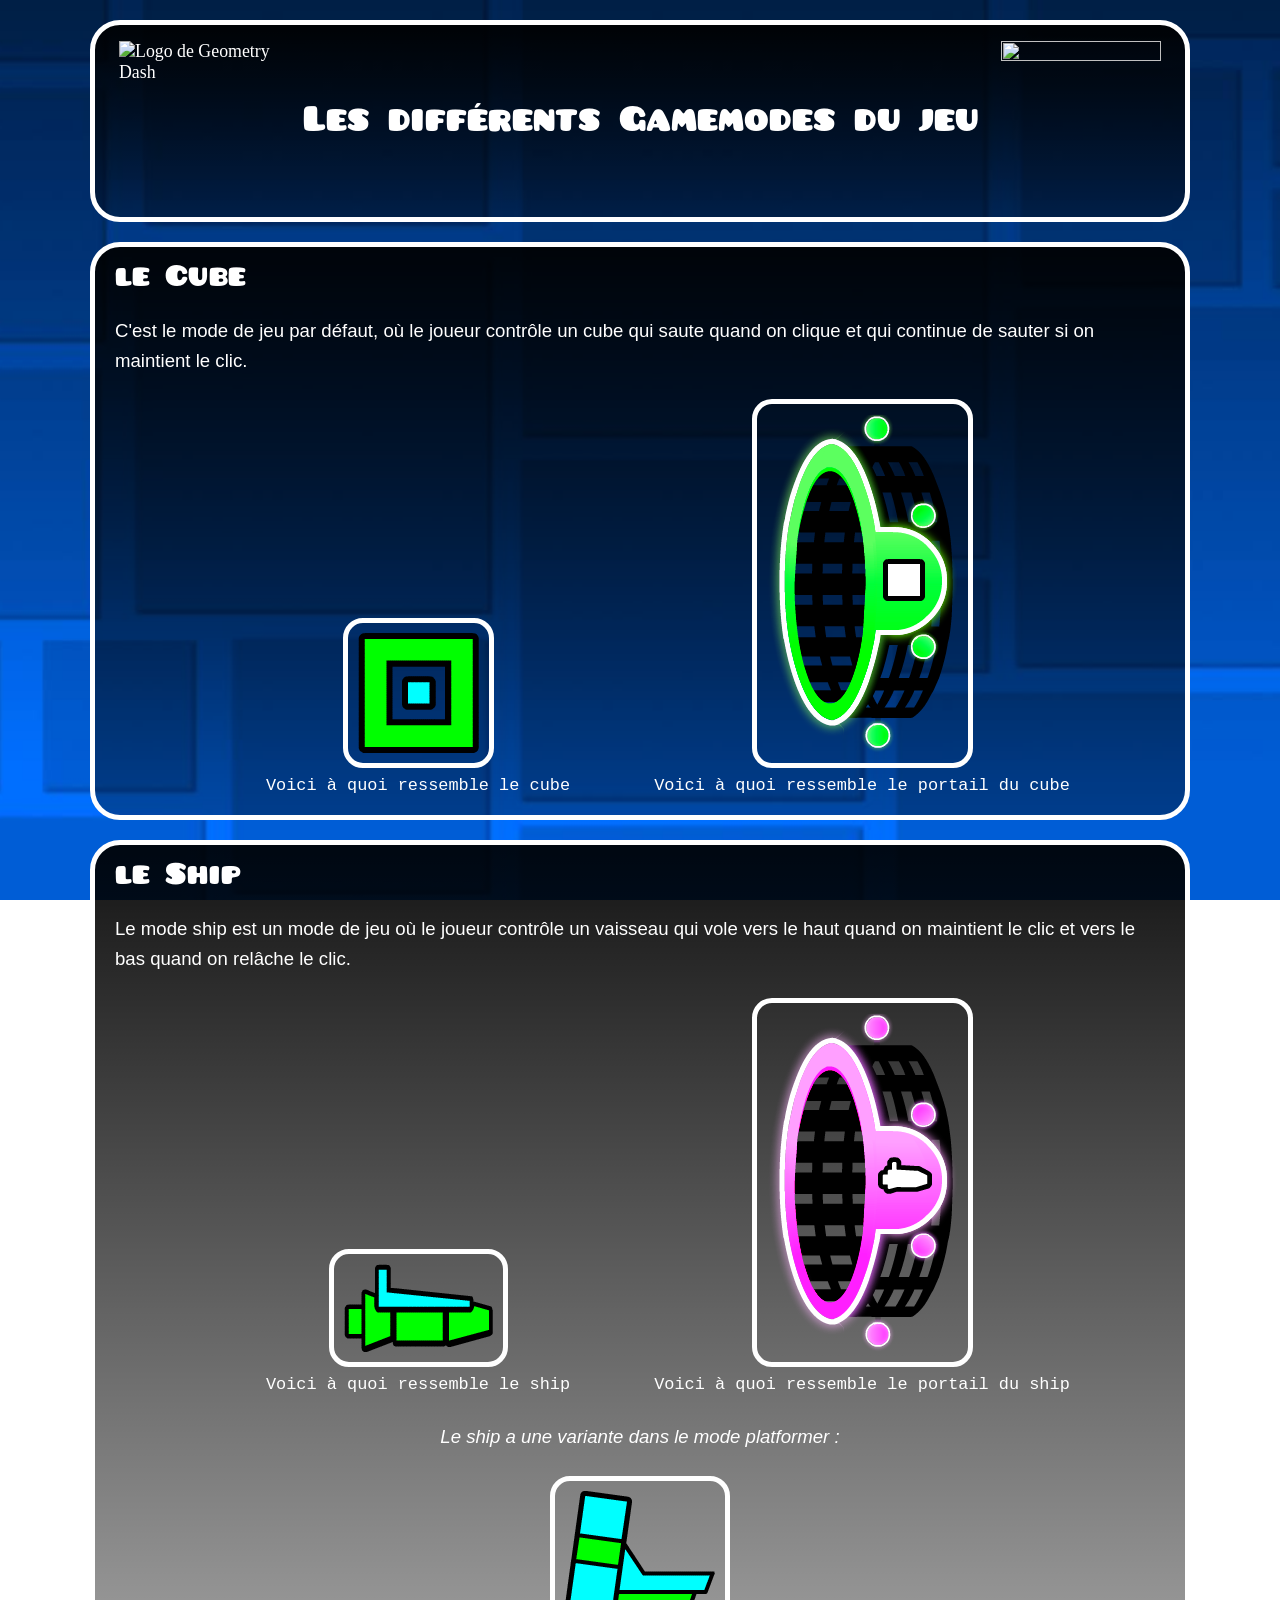
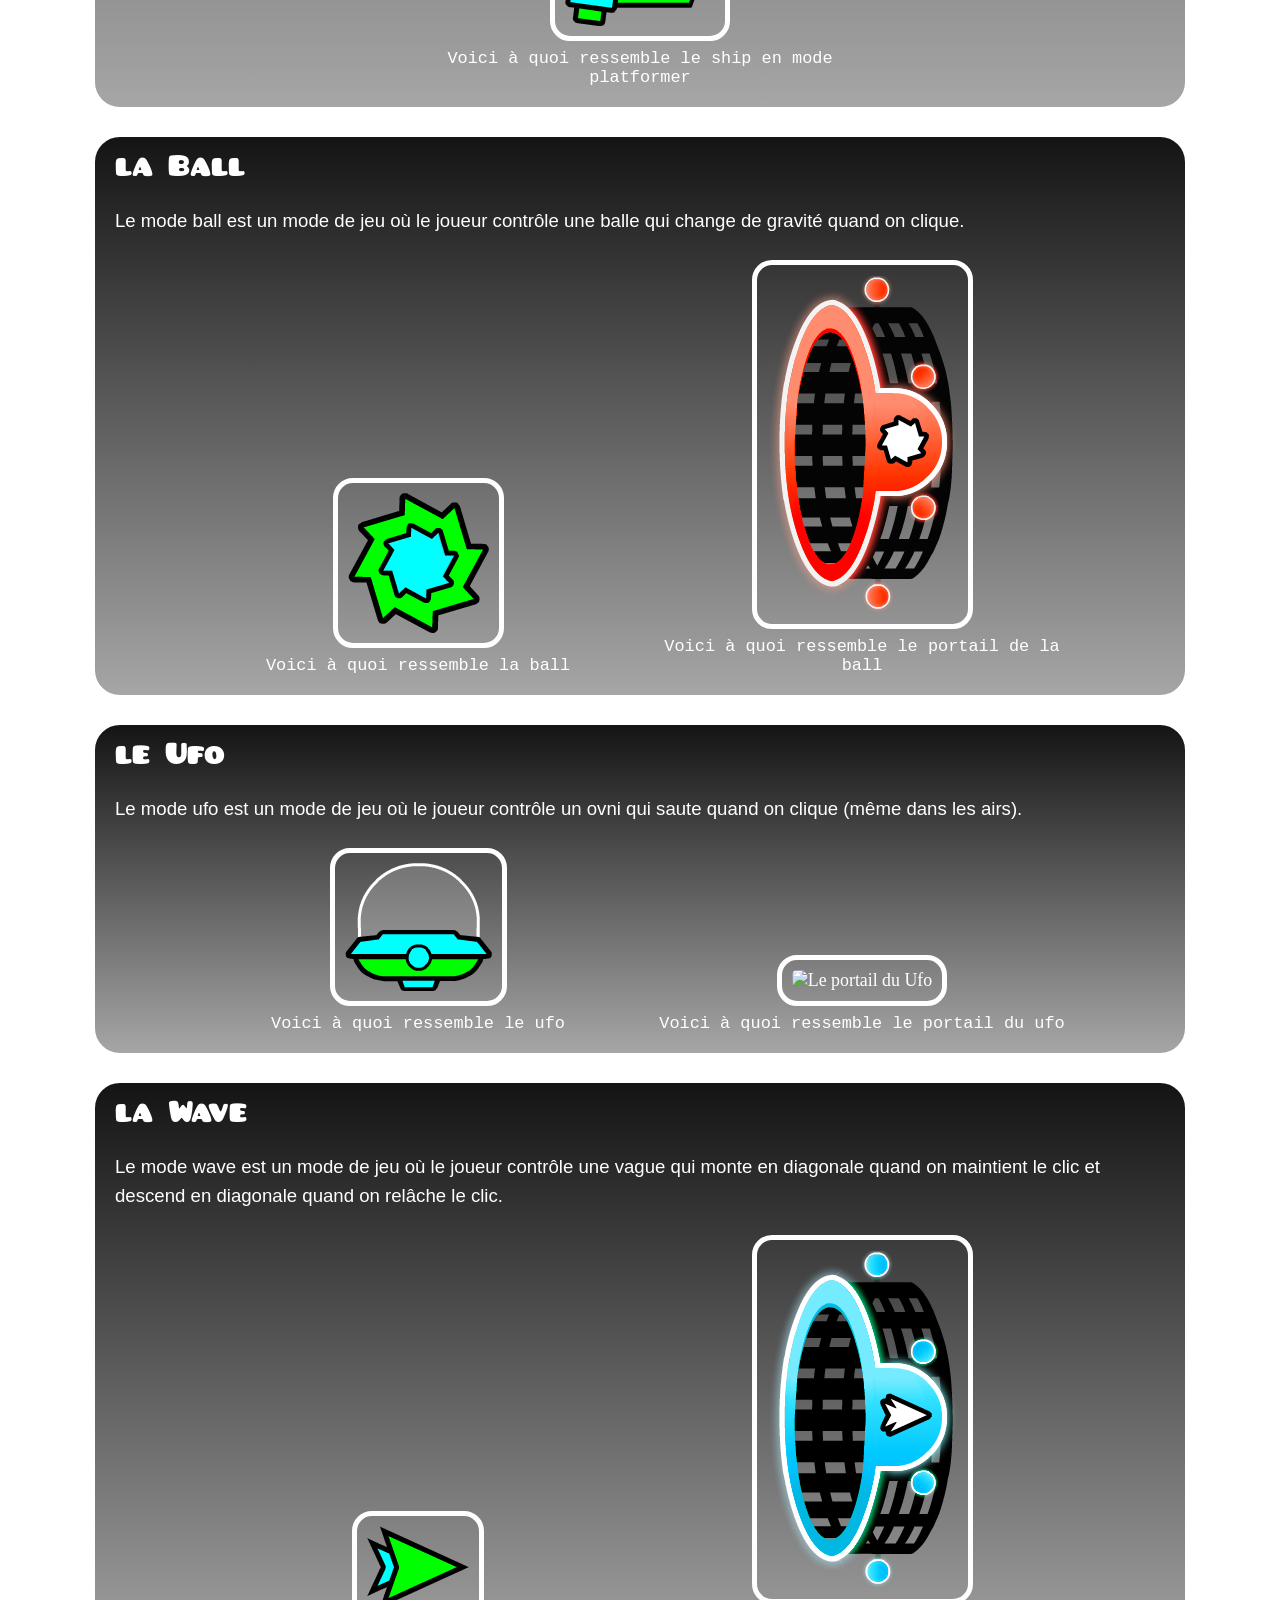
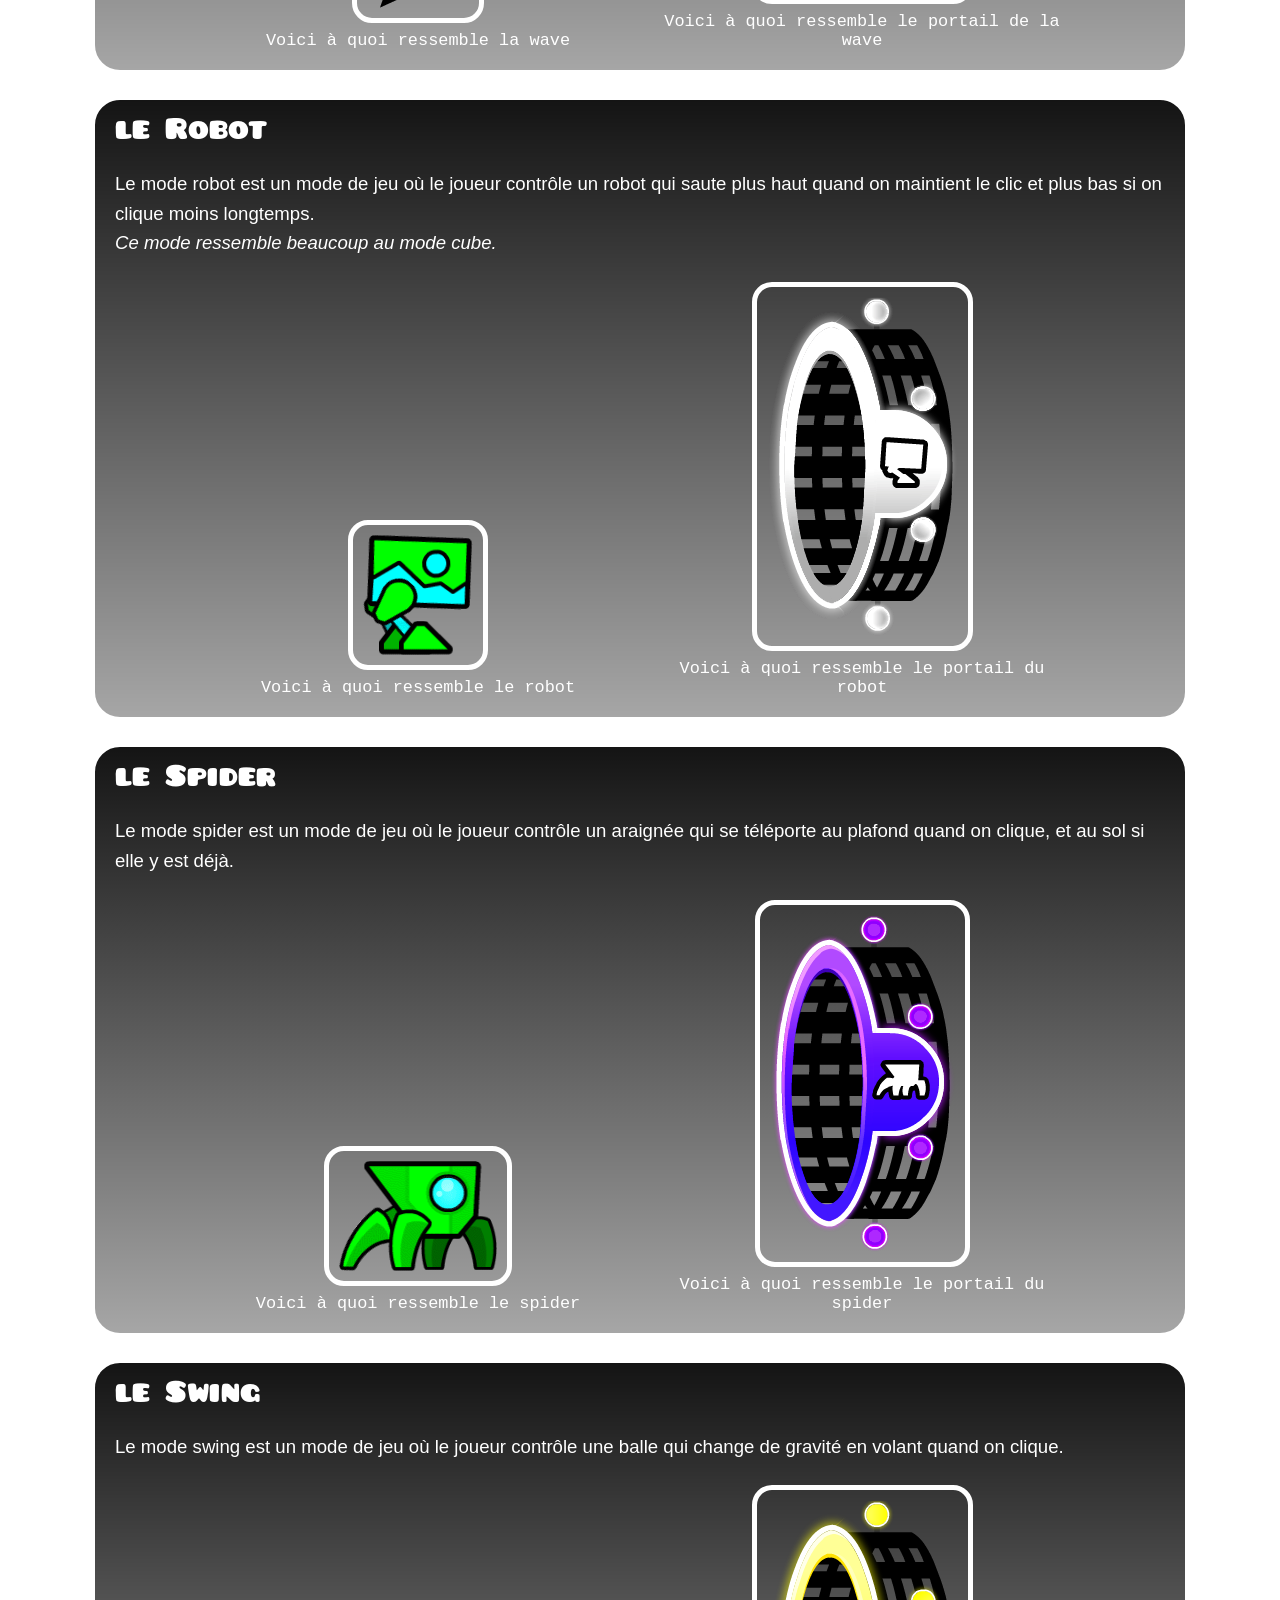
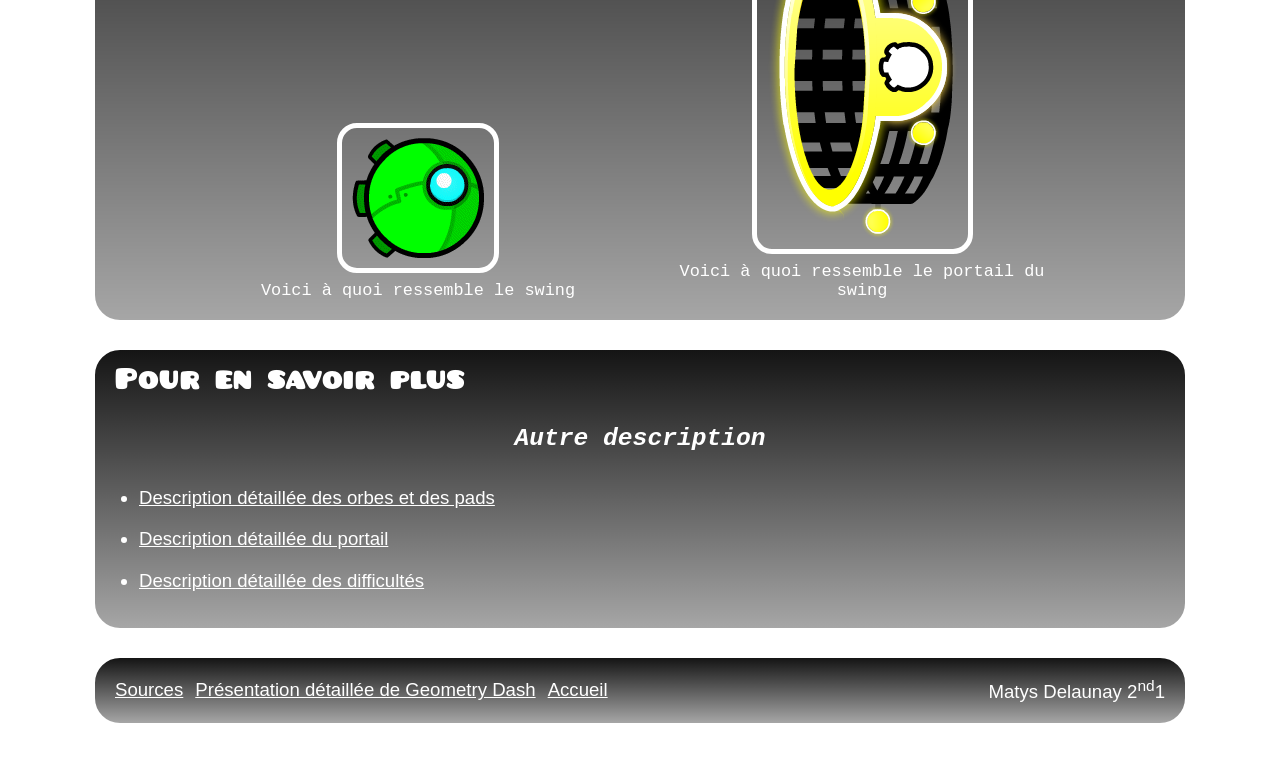
==== modes.html @ 71e7828f "Add files via upload" ====
<!DOCTYPE html>
<html lang="fr">

<head>
    <meta charset="UTF-8">
    <meta name="viewport" content="width=device-width, initial-scale=1.0">
    <link rel="stylesheet" href="GD.css">
    <link rel="icon" href="GD_logo.ico">
    <title>Les Gamemodes</title>
</head>

<body>
    <header class="page-header">
        <img src="GD_logo.png" alt="Logo de Geometry Dash">
        <h1>Les différents Gamemodes du jeu</h1>
        <img src="GD_logo.png" alt="" aria-hidden="true">
    </header>
    <main>
        <section class="bloc">
            <h2>le Cube</h2>
            <p>C'est le mode de jeu par défaut, où le joueur contrôle un cube qui saute quand on clique et qui continue
                de sauter si on maintient le clic.</p>
            <div class="GameMode_row">
                <figure class="GameMode_figure">
                    <img src="cube.png" alt="Le Cube" class="GameMode_img">
                    <figcaption>Voici à quoi ressemble le cube</figcaption>
                </figure>
                <figure class="GameMode_figure">
                    <img src="CubePortal.png" alt="Le portail du Cube" class="GameMode_img">
                    <figcaption>Voici à quoi ressemble le portail du cube</figcaption>
                </figure>
            </div>
        </section>

        <section class="bloc">
            <h2>le Ship</h2>
            <p>Le mode ship est un mode de jeu où le joueur contrôle un vaisseau qui vole vers le haut quand on
                maintient le clic et vers le bas quand on relâche le clic.</p>
            <div class="GameMode_row">
                <figure class="GameMode_figure">
                    <img src="ship.png" alt="Le Ship" class="GameMode_img">
                    <figcaption>Voici à quoi ressemble le ship</figcaption>
                </figure>
                <figure class="GameMode_figure">
                    <img src="ShipPortal.png" alt="Le portail du Ship" class="GameMode_img">
                    <figcaption>Voici à quoi ressemble le portail du ship</figcaption>
                </figure>
            </div>
            <p style="text-align: center;padding-top: 10px;"><em>Le ship a une variante dans le mode platformer :</em></p>
            <div class="GameMode_row">
                <figure class="GameMode_figure">
                    <img src="jetpack.png" alt="Le Ship en mode platformer" class="GameMode_img">
                    <figcaption>Voici à quoi ressemble le ship en mode platformer</figcaption>
                </figure>
            </div>
        </section>

        <section class="bloc">
            <h2>la Ball</h2>
            <p>Le mode ball est un mode de jeu où le joueur contrôle une balle qui change de gravité quand on clique.
            </p>
            <div class="GameMode_row">
                <figure class="GameMode_figure">
                    <img src="ball.png" alt="La Ball" class="GameMode_img">
                    <figcaption>Voici à quoi ressemble la ball</figcaption>
                </figure>
                <figure class="GameMode_figure">
                    <img src="BallPortal.png" alt="Le portail de la Ball" class="GameMode_img">
                    <figcaption>Voici à quoi ressemble le portail de la ball</figcaption>
                </figure>
            </div>
        </section>

        <section class="bloc">
            <h2>le Ufo</h2>
            <p>Le mode ufo est un mode de jeu où le joueur contrôle un ovni qui saute quand on clique (même dans les
                airs).</p>
            <div class="GameMode_row">
                <figure class="GameMode_figure">
                    <img src="ufo.png" alt="Le Ufo" class="GameMode_img">
                    <figcaption>Voici à quoi ressemble le ufo</figcaption>
                </figure>
                <figure class="GameMode_figure">
                    <img src="UfoPortal.png" alt="Le portail du Ufo" class="GameMode_img">
                    <figcaption>Voici à quoi ressemble le portail du ufo</figcaption>
                </figure>
            </div>
        </section>

        <section class="bloc">
            <h2>la Wave</h2>
            <p>Le mode wave est un mode de jeu où le joueur contrôle une vague qui monte en diagonale quand on maintient
                le clic et descend en diagonale quand on relâche le clic.</p>
            <div class="GameMode_row">
                <figure class="GameMode_figure">
                    <img src="wave.png" alt="La Wave" class="GameMode_img">
                    <figcaption>Voici à quoi ressemble la wave</figcaption>
                </figure>
                <figure class="GameMode_figure">
                    <img src="WavePortal.png" alt="Le portail de la Wave" class="GameMode_img">
                    <figcaption>Voici à quoi ressemble le portail de la wave</figcaption>
                </figure>
            </div>
        </section>

        <section class="bloc">
            <h2>le Robot</h2>
            <p>Le mode robot est un mode de jeu où le joueur contrôle un robot qui saute plus haut quand on maintient le
                clic et plus bas si on clique moins longtemps.<br><em>Ce mode ressemble beaucoup au mode cube.</em></p>
            <div class="GameMode_row">
                <figure class="GameMode_figure">
                    <img src="robot.png" alt="Le Robot" class="GameMode_img">
                    <figcaption>Voici à quoi ressemble le robot</figcaption>
                </figure>
                <figure class="GameMode_figure">
                    <img src="RobotPortal.webp" alt="Le portail du Robot" class="GameMode_img">
                    <figcaption>Voici à quoi ressemble le portail du robot</figcaption>
                </figure>
            </div>
        </section>

        <section class="bloc">
            <h2>le Spider</h2>
            <p>Le mode spider est un mode de jeu où le joueur contrôle un araignée qui se téléporte au plafond quand on
                clique, et au sol si elle y est déjà.</p>
            <div class="GameMode_row">
                <figure class="GameMode_figure">
                    <img src="spider.png" alt="Le Spider" class="GameMode_img">
                    <figcaption>Voici à quoi ressemble le spider</figcaption>
                </figure>
                <figure class="GameMode_figure">
                    <img src="SpiderPortal.png" alt="Le portail du Spider" class="GameMode_img">
                    <figcaption>Voici à quoi ressemble le portail du spider</figcaption>
                </figure>
            </div>
        </section>

        <section class="bloc">
            <h2>le Swing</h2>
            <p>Le mode swing est un mode de jeu où le joueur contrôle une balle qui change de gravité en volant quand on
                clique.</p>
            <div class="GameMode_row">
                <figure class="GameMode_figure">
                    <img src="swing.png" alt="Le Swing" class="GameMode_img">
                    <figcaption>Voici à quoi ressemble le swing</figcaption>
                </figure>
                <figure class="GameMode_figure">
                    <img src="SwingPortal.png" alt="Le portail du Swing" class="GameMode_img">
                    <figcaption>Voici à quoi ressemble le portail du swing</figcaption>
                </figure>
            </div>
        </section>

        <section class="bloc">
            <h2>Pour en savoir plus</h2>
            <p class="mini_title">Autre description</p>
            <ul>
                <li><a href="orbes+pads.html">Description détaillée des orbes et des pads</a></li>
                <li><a href="portail.html">Description détaillée du portail</a></li>
                <li><a href="difficultes.html">Description détaillée des difficultés</a></li>
            </ul>
        </section>
    </main>
    <footer class="site-footer">
        <nav class="footer-links" aria-label="Liens du site">
            <a href="Sources.html">Sources</a>
            <a href="GD+.html">Présentation détaillée de Geometry Dash</a>
            <a href="index.html">Accueil</a>
        </nav>
        <p class="signature">Matys Delaunay 2<sup>nd</sup>1</p>
    </footer>
</body>

</html>
---- GD.css ----
*,
*::before,
*::after {
    box-sizing: border-box;
}

@font-face {
    font-family: 'pusab';
    src: url('PUSAB___.otf') format('opentype');
    font-display: swap;
}

html,
body {
    min-height: 100%;
    cursor: url("cursor1.png"), auto;
}

html {
    font-size: clamp(15px, 14px + 0.3vw, 18px);
}

body {
    margin: 0;
    min-height: 100vh;
    padding: 20px;
    background-image: url("8ci4686lmsga1.jpg");
    background-position: center;
    background-size: cover;
    background-repeat: no-repeat;
    background-attachment: fixed;
    color: rgb(255, 255, 255);
}

main {
    max-width: 1100px;
    margin: 0 auto;
}

.page-header,
.bloc,
.site-footer {
    background: linear-gradient(to bottom, rgba(0, 0, 0, 0.92), rgba(0, 0, 0, 0.35));
    border: 5px solid rgb(255, 255, 255);
    border-radius: 30px;
    color: rgb(255, 255, 255);
}

.page-header {
    max-width: 1100px;
    margin: 0 auto 20px;
    padding: 16px 24px;
    display: flex;
    align-items: center;
    justify-content: space-between;
    gap: 20px;
}

.page-header h1 {
    margin: 0;
    flex: 1;
    min-width: 0;
    text-align: center;
    font-family: 'pusab', "Andale Mono", monospace;
    font-size: clamp(1.7rem, 3vw, 3rem);
    font-weight: 10;
}

.page-header img {
    width: clamp(80px, 14vw, 160px);
    height: auto;
    aspect-ratio: 1 / 1;
    object-fit: contain;
    flex-shrink: 0;
}

.bloc {
    margin-bottom: 20px;
    padding: 20px;
}

h2,
h3 {
    font-family: 'pusab', "Andale Mono", monospace;
    font-weight: 10;
}

h2 {
    margin-top: 0;
    font-size: clamp(1.35rem, 1.1rem + 1vw, 2.1rem);
}

h3 {
    margin-top: 24px;
    margin-bottom: 12px;
    font-size: clamp(1.1rem, 0.95rem + 0.6vw, 1.5rem);
}

p,
li,
a {
    font-family: Arial, sans-serif;
    font-size: clamp(0.95rem, 0.9rem + 0.2vw, 1.08rem);
}

h1,
h2,
h3,
p,
li,
a,
figcaption,
.signature {
    overflow-wrap: anywhere;
}

p,
li {
    line-height: 1.6;
}

ul {
    margin: 0;
    padding-left: 24px;
}

ul ul {
    margin-top: 12px;
}

li {
    margin-bottom: 12px;
}

.main-list>li {
    margin-bottom: 18px;
}

.main-list>li>strong {
    display: block;
    margin-bottom: 8px;
}

a {
    color: rgb(255, 255, 255);
}

a:hover,
a:focus-visible {
    text-decoration-thickness: 3px;
}

a:focus-visible,
.EE:focus-visible,
area:focus-visible {
    outline: 3px solid rgb(255, 255, 255);
    outline-offset: 4px;
}

a:hover {
    cursor: url("cursor2.png"), auto;
}

.site-footer {
    max-width: 1100px;
    margin: 0 auto;
    padding: 16px 20px;
    display: flex;
    align-items: center;
    justify-content: space-between;
    gap: 16px;
}

.footer-links {
    display: flex;
    flex-wrap: wrap;
    min-width: 0;
    gap: 12px;
}

.footer-links a,
.signature {
    margin: 0;
}

.signature {
    min-width: 0;
    white-space: normal;
    font-size: clamp(0.95rem, 0.9rem + 0.2vw, 1.05rem);
}

@media (max-width: 700px) {
    body {
        padding: 12px;
        background-attachment: scroll;
    }

    .page-header {
        flex-direction: column;
        text-align: center;
    }

    .page-header img:last-of-type:not([usemap]) {
        display: none;
    }

    .site-footer {
        flex-direction: column;
        text-align: center;
    }

}

.editor {
    max-width: 100%;
    height: auto;
    border-radius: 20px;
    border: 5px solid rgb(255, 255, 255);
}

.t_small {
    font-size: clamp(0.8rem, 0.75rem + 0.15vw, 0.95rem);
    font-style: italic;
}

figure {
    margin: 24px 0;
}

figcaption {
    text-align: center;
    font-size: clamp(0.9rem, 0.84rem + 0.15vw, 1rem);
    margin-top: 8px;
    font-family: "OCR A Std", monospace;
}

.STEDT {
    padding-bottom: 10px;
}

.R {
    cursor: url("cursor2.png"), auto;
}

.EE {
    display: inline-block;
    cursor: url("cursor2.png"), pointer;
    transition: color 0.2s ease, transform 0.2s ease, text-shadow 0.2s ease;
}

.EE:hover,
.EE.trouve {
    color: rgb(255, 60, 60);
    font-weight: bold;
    transform: scale(1.2);
    text-shadow: 0 0 10px rgba(255, 0, 0, 0.8);
}
.mini_title {
    font-family: "Andale Mono", monospace;
    font-size: clamp(1.1rem, 0.95rem + 0.6vw, 1.5rem);
    text-align: center;
    margin-bottom: 24px;
    font-style: italic;
    font-weight: bold;
}
.gamemode {
    display: block;
    max-width: 100%;
    height: auto;
    margin: 20px auto;
    border-radius: 20px;
    border: 5px solid rgb(255, 255, 255);
    padding: 10px;
}
.GameMode_row,
.orbs_row,
.pads_row {
    display: flex;
    flex-wrap: wrap;
    justify-content: center;
    align-items: flex-end;
    gap: 24px;
    margin-top: 24px;
}

.GameMode_img,
.orbs_img,
.pads_img {
    display: block;
    max-width: min(100%, 320px);
    height: auto;
    margin: 0 auto;
    border-radius: 20px;
    border: 5px solid rgb(255, 255, 255);
    padding: 10px;
}

.GameMode_figure,
.orbs_figure,
.pads_figure {
    margin: 0;
    display: flex;
    flex-direction: column;
    align-items: center;
    flex: 1 1 280px;
    max-width: 420px;
}
address {
    font-style: italic;
}
address:hover,
address:focus-visible {
    text-decoration: underline;
}
.Difficultes {
    display: block;
    max-width: 50vh;
    height: auto;
    margin: 20px auto;
    border-radius: 20px;
    border: 5px solid rgb(255, 255, 255);
    padding: 10px;
}
.Difficultes_figure {
    display: flex;
    flex-wrap: wrap;
    justify-content: center;
    align-items: center;
    gap: 24px;
}

.Difficultes_figure .Difficultes {
    margin: 0;
}

.Difficultes_figure .Difficultes-F {
    margin-top: 0;
    max-width: 320px;
    text-align: left;
}

.Difficultes-F {
    text-align: center;
    font-size: clamp(0.9rem, 0.84rem + 0.15vw, 1rem);
    margin-top: 8px;
    font-family: "OCR A Std", monospace;
    display: block;
    border: 5px solid rgb(255, 255, 255);
    border-radius: 20px;
    padding: 20px;
}

.portail-I {
    display: block;
    max-width: 50vh;
    height: auto;
    margin: 20px auto;
    border-radius: 20px;
    border: 5px solid rgb(255, 255, 255);
    padding: 10px;
}

.portail-F {
    display: flex;
    flex-wrap: wrap;
    justify-content: center;
    align-items: center;
    gap: 24px;
}

.portail-F .portail-I {
    margin: 0;
}

.portail-F .portail-S {
    margin-top: 0;
    max-width: 320px;
    text-align: left;
}

.portail-S {
    text-align: center;
    font-size: clamp(0.9rem, 0.84rem + 0.15vw, 1rem);
    margin-top: 8px;
    font-family: "OCR A Std", monospace;
    display: block;
    border: 5px solid rgb(255, 255, 255);
    border-radius: 20px;
    padding: 20px;
}

@media (max-width: 700px) {
    .Difficultes_figure {
        flex-direction: column;
    }

    .Difficultes_figure .Difficultes-F {
        text-align: center;
    }

    .portail-F {
        flex-direction: column;
    }

    .portail-F .portail-S {
        text-align: center;
    }
}
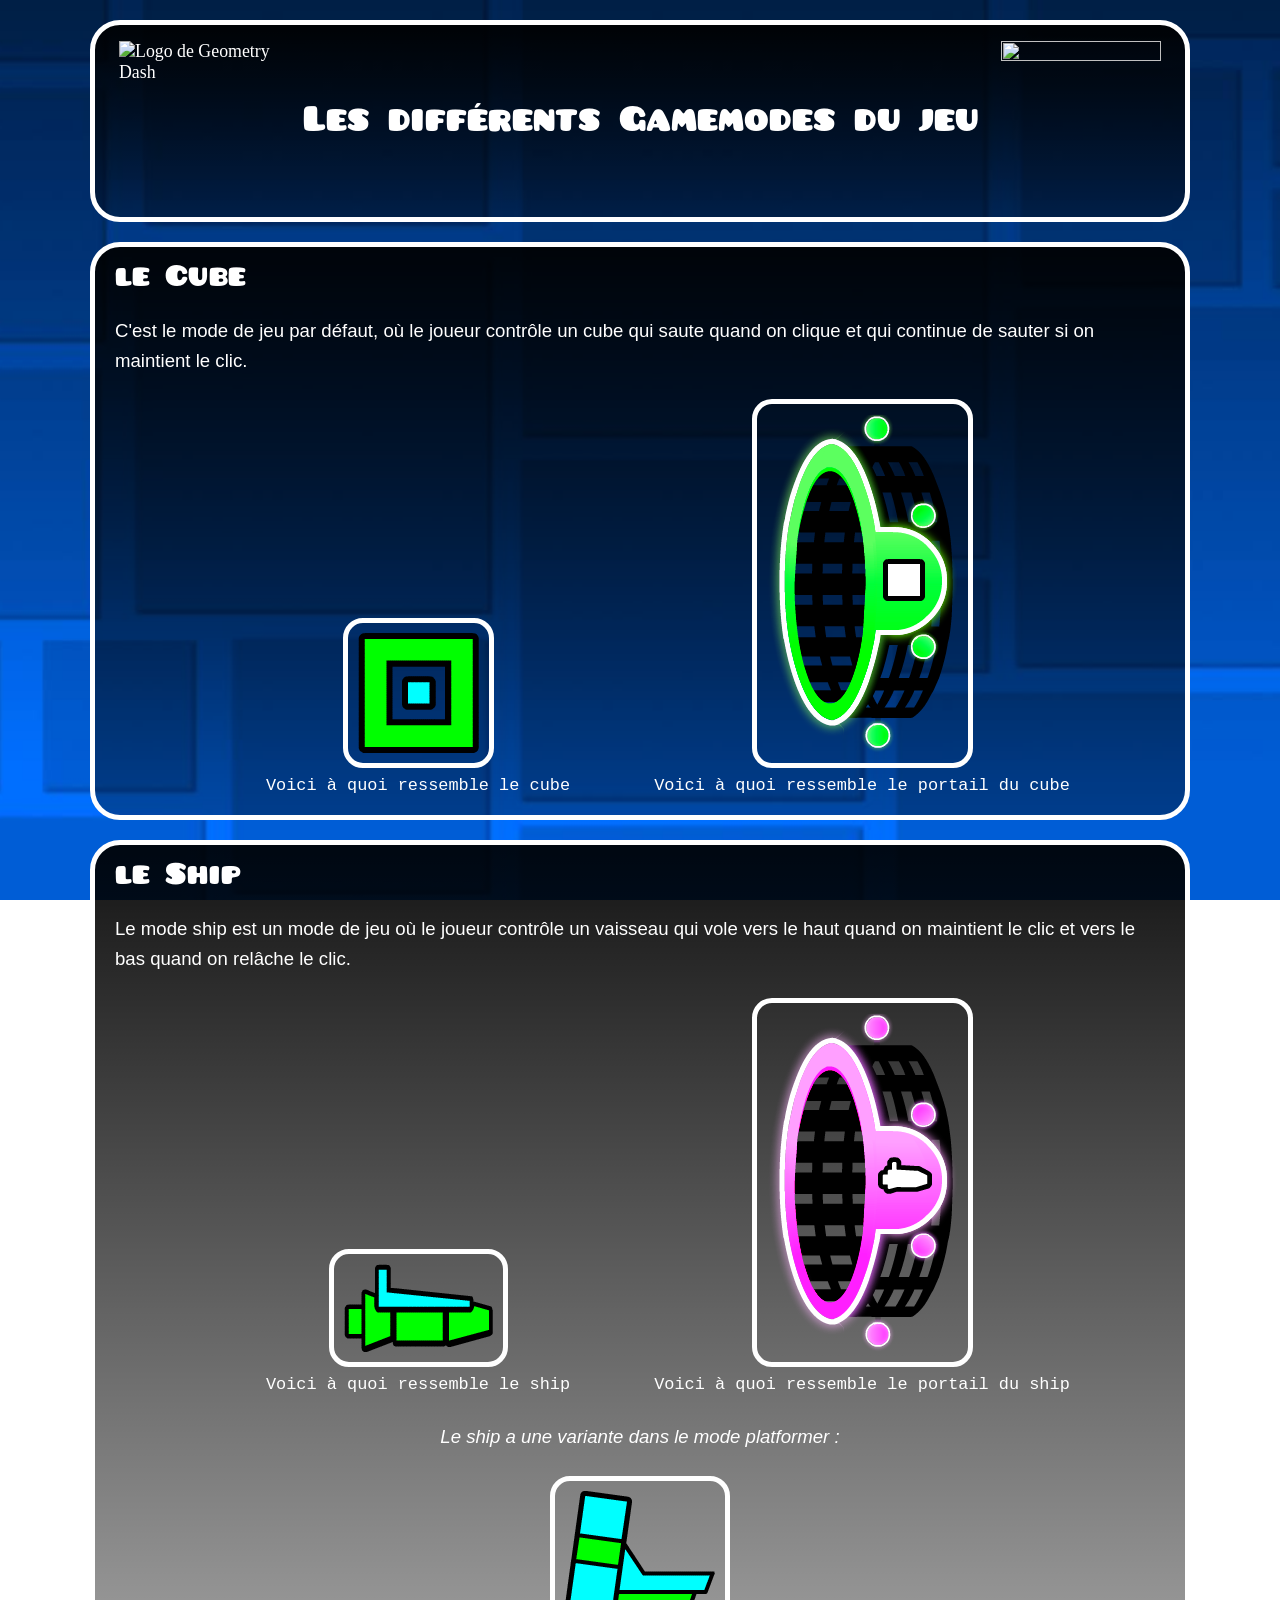
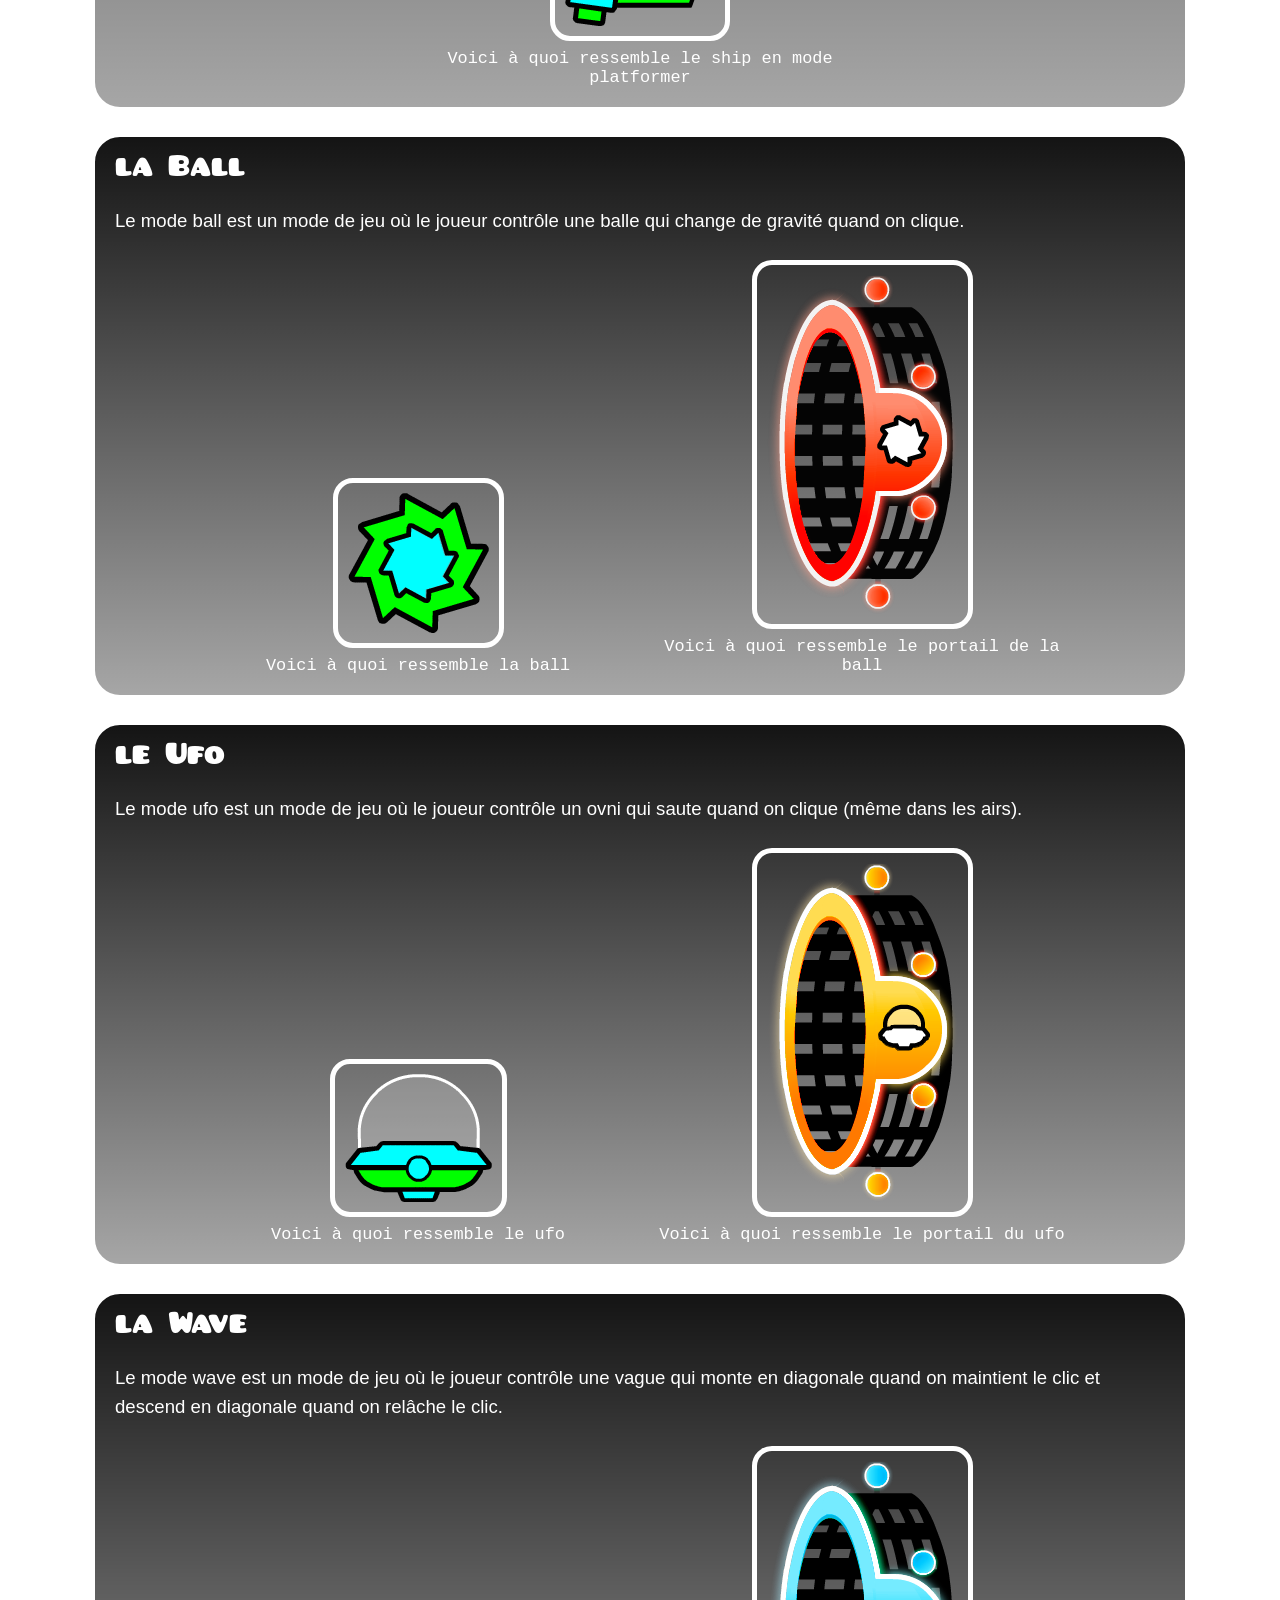
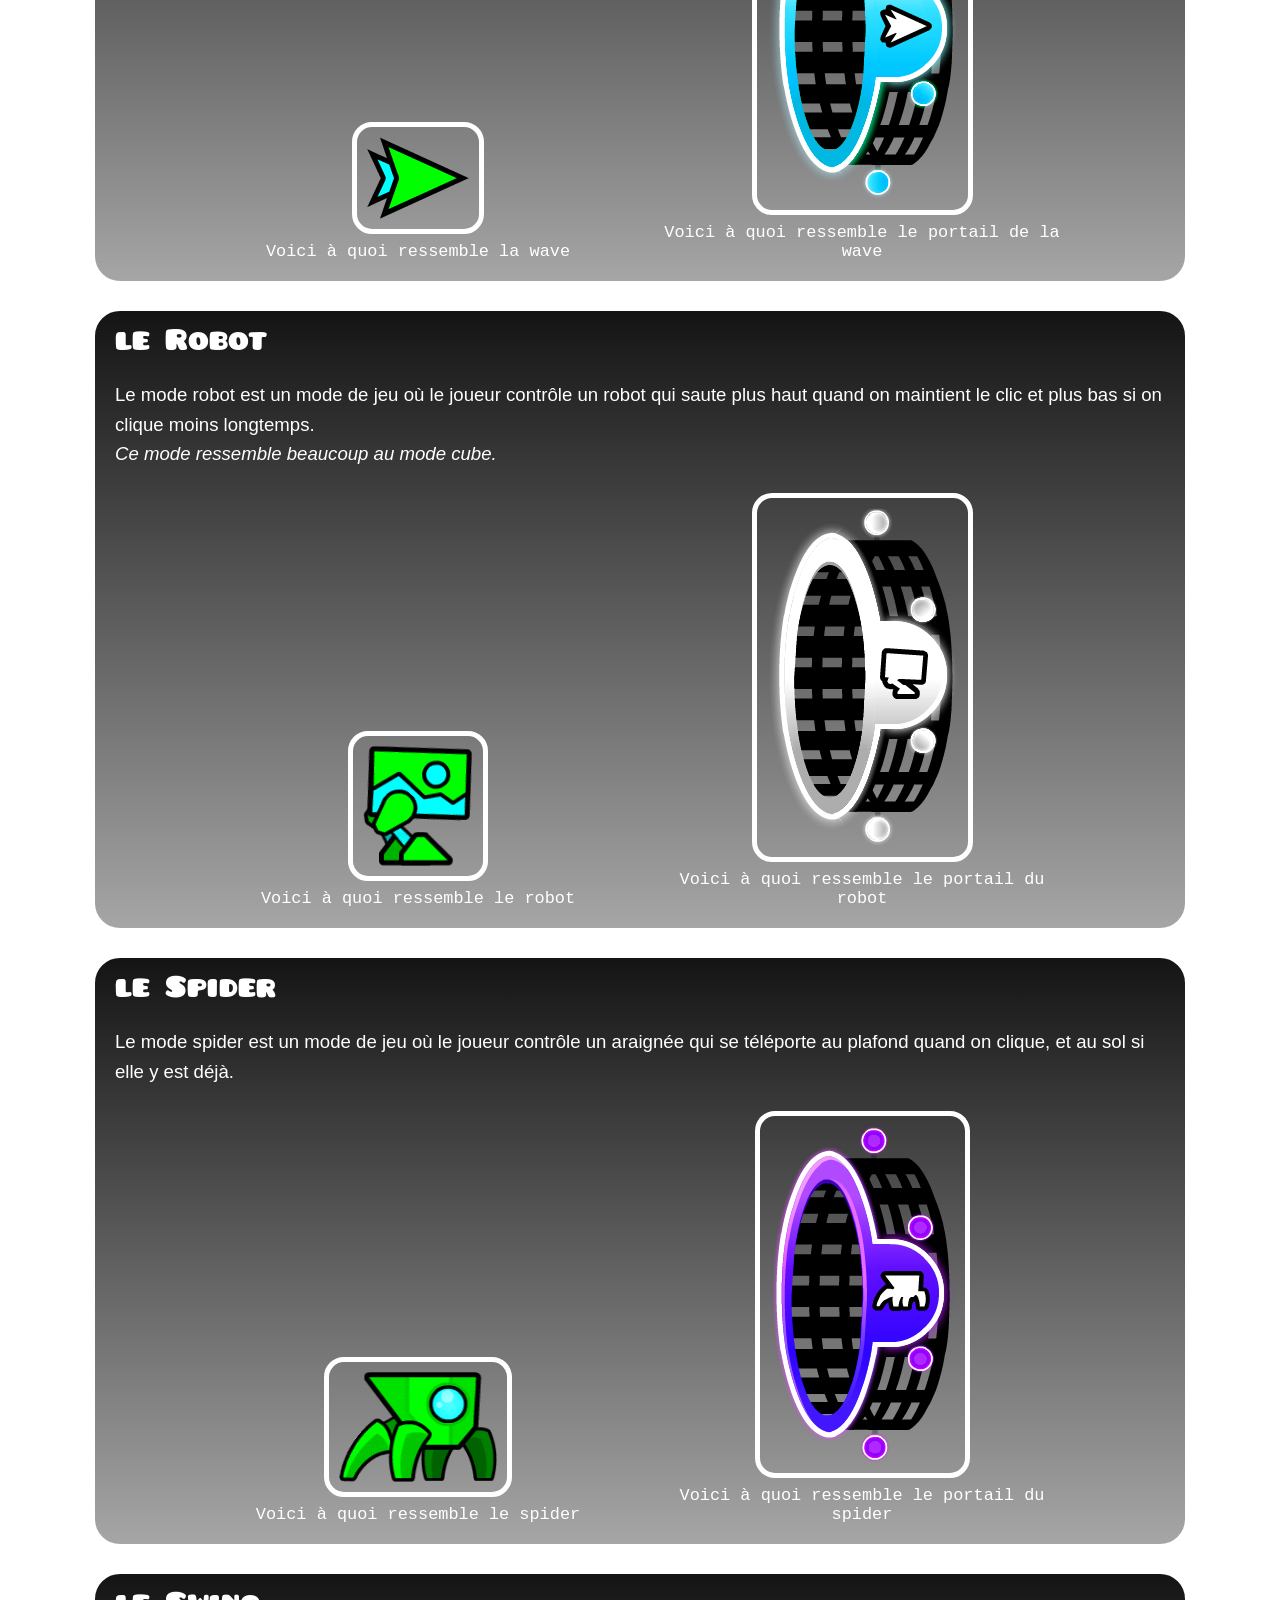
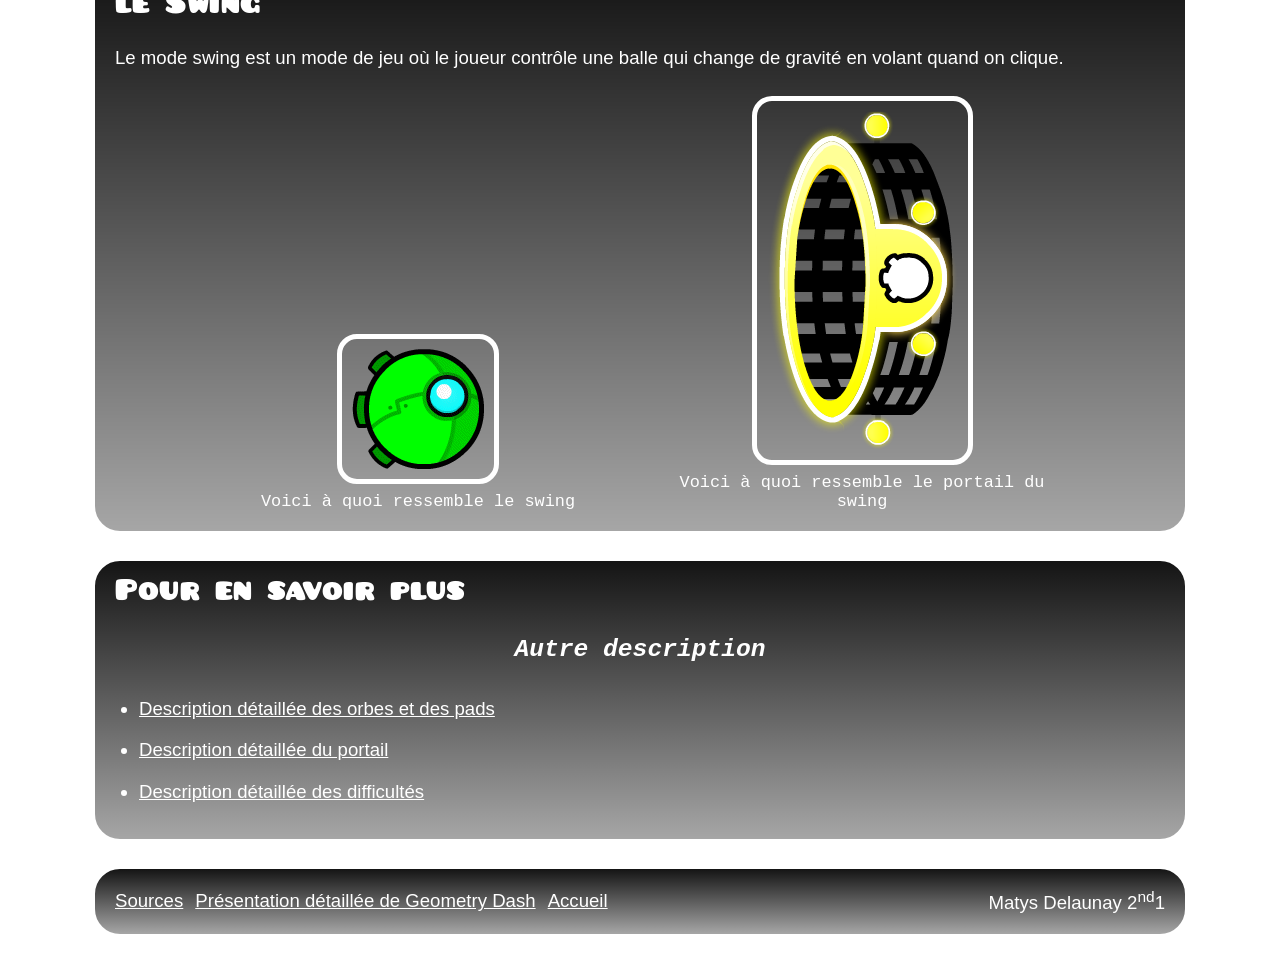
==== commit 0d124ad1: "Update modes.html" ====
--- a/modes.html
+++ b/modes.html
@@ -81,7 +81,7 @@
                     <figcaption>Voici à quoi ressemble le ufo</figcaption>
                 </figure>
                 <figure class="GameMode_figure">
-                    <img src="UfoPortal.png" alt="Le portail du Ufo" class="GameMode_img">
+                    <img src="UFOPortal.png" alt="Le portail du Ufo" class="GameMode_img">
                     <figcaption>Voici à quoi ressemble le portail du ufo</figcaption>
                 </figure>
             </div>
@@ -171,4 +171,4 @@
     </footer>
 </body>
 
-</html>+</html>
